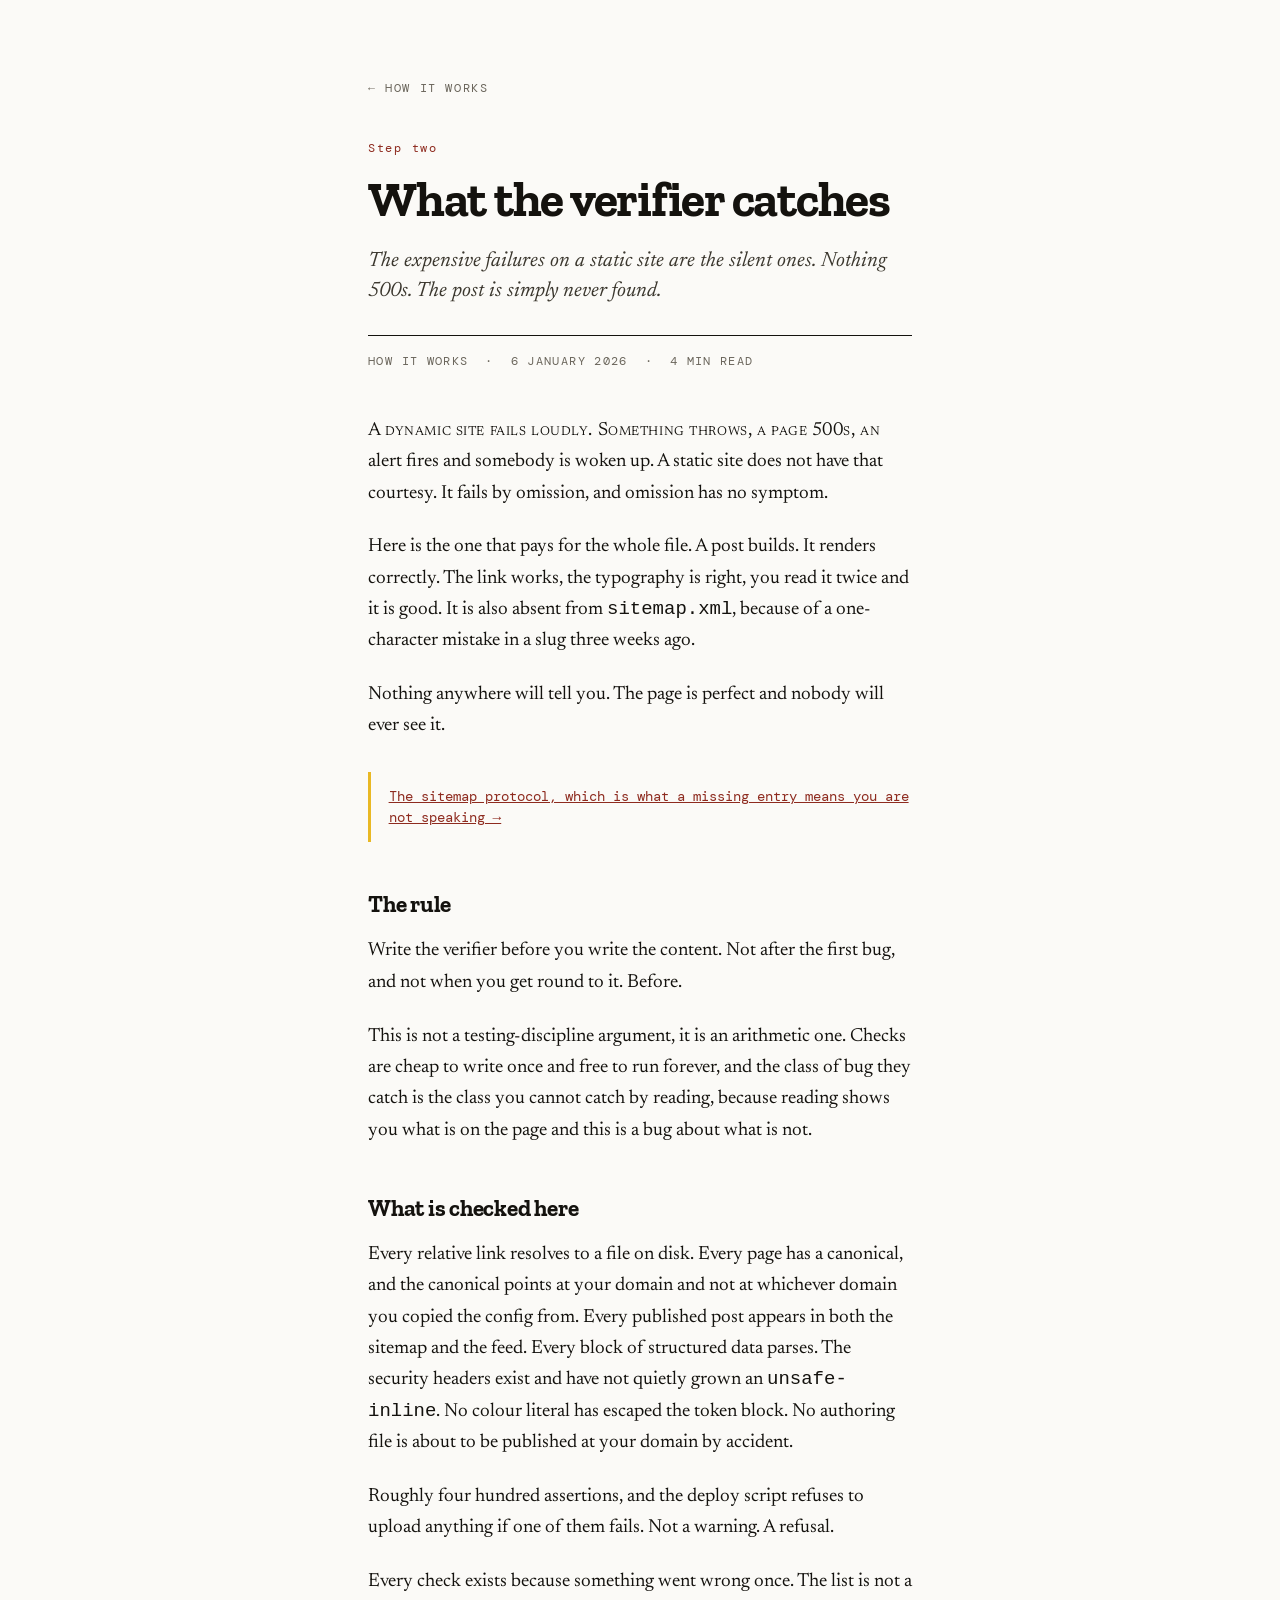
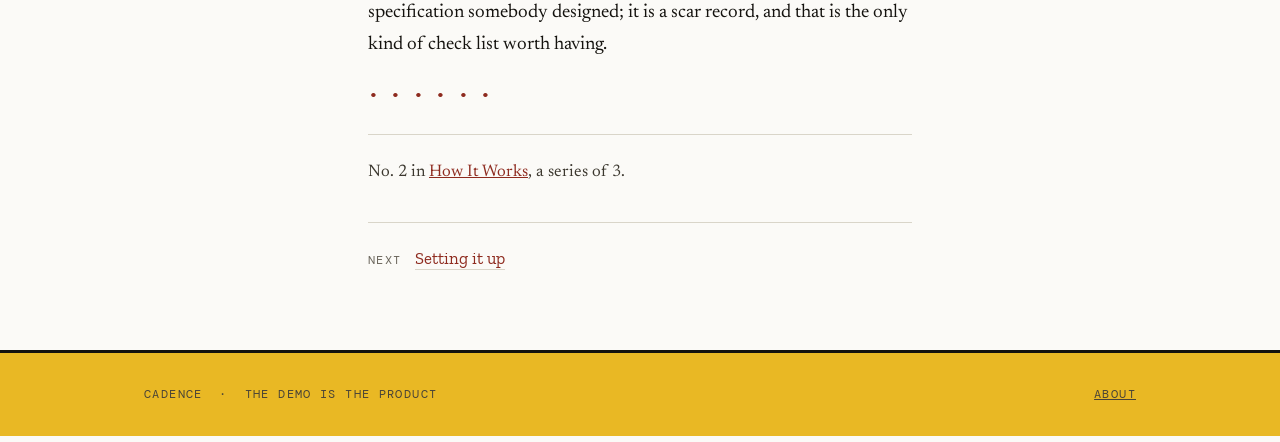
==== posts/what-the-verifier-catches/index.html @ 5b81a6d7 "Cadence demo site" ====
<!DOCTYPE html>
<html lang="en">
<head>
<meta charset="utf-8">
<meta name="viewport" content="width=device-width, initial-scale=1">
<title>What the verifier catches — Cadence</title>
<meta name="description" content="The expensive failures on a static site are the silent ones. Nothing 500s. The post is simply never found.">
<link rel="canonical" href="https://paraggupta1993.github.io/cadence-demo/posts/what-the-verifier-catches">
<meta property="og:site_name" content="Cadence">
<meta property="og:title" content="What the verifier catches">
<meta property="og:description" content="The expensive failures on a static site are the silent ones. Nothing 500s. The post is simply never found.">
<meta property="og:type" content="article">
<meta property="og:url" content="https://paraggupta1993.github.io/cadence-demo/posts/what-the-verifier-catches">
<meta property="og:image" content="https://paraggupta1993.github.io/cadence-demo/share-card.png">
<meta property="og:image:width" content="1200">
<meta property="og:image:height" content="630">
<meta property="article:published_time" content="2026-01-06">
<meta property="article:section" content="How it works">
<meta name="twitter:card" content="summary_large_image">
<meta name="twitter:title" content="What the verifier catches">
<meta name="twitter:description" content="The expensive failures on a static site are the silent ones. Nothing 500s. The post is simply never found.">
<meta name="twitter:image" content="https://paraggupta1993.github.io/cadence-demo/share-card.png">
<link rel="alternate" type="application/rss+xml" title="Cadence" href="https://paraggupta1993.github.io/cadence-demo/feed.xml">
<link rel="preconnect" href="https://fonts.googleapis.com">
<link rel="preconnect" href="https://fonts.gstatic.com" crossorigin>
<link href="https://fonts.googleapis.com/css2?family=Zilla+Slab:wght@500;700&family=Newsreader:ital,opsz,wght@0,6..72,400;0,6..72,600;1,6..72,400&family=DM+Mono:wght@400;500&display=swap" rel="stylesheet">
<link rel="stylesheet" href="../../styles.css">
<script type="application/ld+json">
{
  "@context": "https://schema.org",
  "@type": "BlogPosting",
  "headline": "What the verifier catches",
  "description": "The expensive failures on a static site are the silent ones. Nothing 500s. The post is simply never found.",
  "datePublished": "2026-01-06",
  "url": "https://paraggupta1993.github.io/cadence-demo/posts/what-the-verifier-catches",
  "mainEntityOfPage": {
    "@type": "WebPage",
    "@id": "https://paraggupta1993.github.io/cadence-demo/posts/what-the-verifier-catches"
  },
  "image": "https://paraggupta1993.github.io/cadence-demo/share-card.png",
  "author": {
    "@type": "Person",
    "name": "Cadence"
  },
  "publisher": {
    "@type": "Organization",
    "name": "Cadence"
  },
  "isPartOf": {
    "@type": "Blog",
    "name": "Cadence",
    "url": "https://paraggupta1993.github.io/cadence-demo/"
  },
  "articleSection": "How it works"
}
</script>
</head>
<body>

<main class="wrap wrap--reading">

  <a class="backlink" href="../../">&larr; How it works</a>

  <article>
    <header>
      <p class="post__period">Step two</p>
      <h1 class="post__title">What the verifier catches</h1>
      <p class="post__standfirst">The expensive failures on a static site are the silent ones. Nothing 500s. The post is simply never found.</p>
      <p class="post__meta">How it works &nbsp;·&nbsp; <time datetime="2026-01-06">6 January 2026</time> &nbsp;·&nbsp; 4 min read</p>
    </header>

    <div class="post__body">

      <p>A dynamic site fails loudly. Something throws, a page 500s, an alert fires and somebody is woken up. A static site does not have that courtesy. It fails by omission, and omission has no symptom.</p>

      <p>Here is the one that pays for the whole file. A post builds. It renders correctly. The link works, the typography is right, you read it twice and it is good. It is also absent from <code>sitemap.xml</code>, because of a one-character mistake in a slug three weeks ago.</p>

      <p>Nothing anywhere will tell you. The page is perfect and nobody will ever see it.</p>

      <p class="sourcelink"><a href="https://www.sitemaps.org/protocol.html" target="_blank" rel="noopener">The sitemap protocol, which is what a missing entry means you are not speaking &rarr;</a></p>

      <h2>The rule</h2>

      <p>Write the verifier before you write the content. Not after the first bug, and not when you get round to it. Before.</p>

      <p>This is not a testing-discipline argument, it is an arithmetic one. Checks are cheap to write once and free to run forever, and the class of bug they catch is the class you cannot catch by reading, because reading shows you what is on the page and this is a bug about what is not.</p>

      <h2>What is checked here</h2>

      <p>Every relative link resolves to a file on disk. Every page has a canonical, and the canonical points at your domain and not at whichever domain you copied the config from. Every published post appears in both the sitemap and the feed. Every block of structured data parses. The security headers exist and have not quietly grown an <code>unsafe-inline</code>. No colour literal has escaped the token block. No authoring file is about to be published at your domain by accident.</p>

      <p>Roughly four hundred assertions, and the deploy script refuses to upload anything if one of them fails. Not a warning. A refusal.</p>

      <p>Every check exists because something went wrong once. The list is not a specification somebody designed; it is a scar record, and that is the only kind of check list worth having.</p>

      <p class="endmark">••••••</p>

      <p class="post__coda">No. 2 in <a href="../../series/how-it-works">How It Works</a>, a series of 3.</p>

      <p class="nextup"><span class="nextup__l">Next</span><a href="../setting-it-up">Setting it up</a></p>

    </div>
  </article>

</main>

<footer class="sitefoot">
  <div class="sitefoot__inner">
    <span>Cadence &nbsp;·&nbsp; the demo is the product</span>
    <span><a href="../../about">About</a></span>
  </div>
</footer>

<script src="/cadence-demo/analytics.js" defer></script>

</body>
</html>
---- styles.css ----
/* ------------------------------------------------------------------
   Design tokens.

   Every colour and every typeface on the site is one of these values.
   Change them and the whole site moves; verify.py fails the build if a
   colour literal appears anywhere below this block, which is the only
   reason a six-colour palette stays a six-colour palette.

   The default here is a warm almanack look: mustard, ink, leather red.
   ------------------------------------------------------------------ */

:root {
  --ink:       #14120E;
  --paper:     #FBFAF7;
  --almanack:  #E9B824;
  --leather:   #8E2B1F;
  --rule:      #D9D5C9;
  --mute:      #6B665C;

  /* Three steps between --ink and --mute, plus ink at 35% for the endmark rule.
     These were hardcoded through the stylesheet until an audit found them. */
  --ink-2:     #3B372E;
  --ink-3:     #4A4437;
  --ink-4:     #5C5340;
  --ink-faint: rgba(20, 18, 14, 0.35);

  --display: "Zilla Slab", Georgia, serif;
  --body:    "Newsreader", Georgia, serif;
  --data:    "DM Mono", ui-monospace, "SFMono-Regular", Menlo, monospace;

  --measure: 34rem;
  --gutter:  clamp(1.25rem, 5vw, 3.5rem);
}

*,
*::before,
*::after { box-sizing: border-box; }

html { -webkit-text-size-adjust: 100%; }

body {
  margin: 0;
  background: var(--paper);
  color: var(--ink);
  font-family: var(--body);
  font-size: 1.1875rem;
  line-height: 1.65;
  font-synthesis-weight: none;
}

a { color: var(--leather); }

:focus-visible {
  outline: 3px solid var(--leather);
  outline-offset: 3px;
}

/* ---------------------------------------------------------------- masthead */

.masthead {
  background: var(--almanack);
  border-bottom: 3px solid var(--ink);
  padding: clamp(2.5rem, 7vw, 5rem) var(--gutter) 0;
  position: relative;
}

.masthead__inner {
  max-width: 62rem;
  margin: 0 auto;
}

.wordmark {
  display: block;
  margin: 0;
  font-family: var(--display);
  font-weight: 700;
  font-size: clamp(3.25rem, 13vw, 7.5rem);
  line-height: 0.86;
  letter-spacing: -0.035em;
  color: var(--ink);
  text-decoration: none;
}

.masthead__line {
  max-width: 30rem;
  margin: 1.1rem 0 0;
  font-size: 1.0625rem;
  line-height: 1.45;
  color: var(--ink-3);
}

.masthead__edition {
  margin: 1.75rem 0 0;
  font-family: var(--data);
  font-size: 0.7rem;
  letter-spacing: 0.18em;
  text-transform: uppercase;
  color: var(--ink-4);
}

/* The boundary: a dashed rope along the bottom of the board. */
.masthead::after {
  content: "";
  display: block;
  height: 0;
  margin-top: 1.5rem;
  border-top: 2px dashed var(--ink-faint);
}

/* ------------------------------------------------------------------ layout */

.wrap {
  max-width: 62rem;
  margin: 0 auto;
  padding: clamp(2.5rem, 6vw, 4.5rem) var(--gutter) 5rem;
}

.wrap--reading {
  max-width: calc(var(--measure) + 2 * var(--gutter));
}

.section-label {
  margin: 0 0 1.75rem;
  font-family: var(--data);
  font-size: 0.7rem;
  font-weight: 500;
  letter-spacing: 0.2em;
  text-transform: uppercase;
  color: var(--mute);
}

/* ------------------------------------------------------- the index of posts */

.colheads {
  display: grid;
  grid-template-columns: 9rem 1fr;
  gap: 1.5rem;
  padding-bottom: 0.5rem;
  border-bottom: 1.5px solid var(--ink);
  font-family: var(--data);
  font-size: 0.68rem;
  letter-spacing: 0.16em;
  text-transform: uppercase;
  color: var(--mute);
}

.entries {
  list-style: none;
  margin: 0;
  padding: 0;
}

.entry {
  border-bottom: 1px solid var(--rule);
}

.entry__link {
  display: grid;
  grid-template-columns: 9rem 1fr;
  gap: 1.5rem;
  padding: 1.75rem 0;
  color: inherit;
  text-decoration: none;
}

.entry__period {
  font-family: var(--data);
  font-size: 0.85rem;
  padding-top: 0.35rem;
  color: var(--leather);
  white-space: nowrap;
}

.entry__title {
  margin: 0;
  font-family: var(--display);
  font-weight: 500;
  font-size: clamp(1.4rem, 3.4vw, 1.85rem);
  line-height: 1.2;
  letter-spacing: -0.01em;
  text-decoration: underline;
  text-decoration-color: transparent;
  text-decoration-thickness: 2px;
  text-underline-offset: 5px;
  transition: text-decoration-color 140ms ease;
}

.entry__link:hover .entry__title,
.entry__link:focus-visible .entry__title {
  text-decoration-color: var(--leather);
}

.entry__standfirst {
  margin: 0.55rem 0 0;
  color: var(--ink-2);
}

.entry__meta {
  margin: 0.75rem 0 0;
  font-family: var(--data);
  font-size: 0.72rem;
  letter-spacing: 0.12em;
  text-transform: uppercase;
  color: var(--mute);
}

/* -------------------------------------------------------------- post header */

.backlink {
  display: inline-block;
  margin-bottom: 2.5rem;
  font-family: var(--data);
  font-size: 0.72rem;
  letter-spacing: 0.14em;
  text-transform: uppercase;
  text-decoration: none;
  color: var(--mute);
}

.backlink:hover { color: var(--leather); }

.post__period {
  margin: 0 0 0.9rem;
  font-family: var(--data);
  font-size: 0.78rem;
  letter-spacing: 0.14em;
  color: var(--leather);
}

.post__title {
  margin: 0;
  font-family: var(--display);
  font-weight: 700;
  font-size: clamp(2.1rem, 6.5vw, 3.1rem);
  line-height: 1.08;
  letter-spacing: -0.025em;
}

.post__standfirst {
  margin: 1.25rem 0 0;
  font-size: 1.3rem;
  line-height: 1.45;
  font-style: italic;
  color: var(--ink-2);
}

.post__meta {
  margin: 1.75rem 0 0;
  padding-top: 1rem;
  border-top: 1.5px solid var(--ink);
  font-family: var(--data);
  font-size: 0.72rem;
  letter-spacing: 0.12em;
  text-transform: uppercase;
  color: var(--mute);
}

/* ---------------------------------------------------------------- post body */

.post__body { margin-top: 2.75rem; }

.post__body p { margin: 0 0 1.4rem; }

.post__body > p:first-of-type::first-line {
  font-variant-caps: small-caps;
  letter-spacing: 0.03em;
}

.post__body h2 {
  margin: 3rem 0 1rem;
  font-family: var(--display);
  font-weight: 700;
  font-size: 1.45rem;
  line-height: 1.25;
  letter-spacing: -0.01em;
}

/* Ten items in sequence — the numeral is doing real work, so it gets to lead. */
.post__body h2 .num {
  display: block;
  margin-bottom: 0.3rem;
  font-family: var(--data);
  font-weight: 500;
  font-size: 0.95rem;
  letter-spacing: 0.08em;
  color: var(--leather);
}

.post__body strong { font-weight: 600; }

.post__body em { color: var(--ink-2); }

/* A maiden over closes the piece. */
.endmark {
  margin: 3rem 0 0;
  font-family: var(--data);
  font-size: 1.1rem;
  letter-spacing: 0.65em;
  color: var(--leather);
}

.post__coda {
  margin: 1.5rem 0 0;
  padding-top: 1.5rem;
  border-top: 1px solid var(--rule);
  font-size: 1.05rem;
  color: var(--ink-2);
}

/* ------------------------------------------------------------------ generic */

.prose h2 {
  margin: 2.5rem 0 0.85rem;
  font-family: var(--display);
  font-weight: 700;
  font-size: 1.35rem;
}

.prose p { margin: 0 0 1.3rem; }

.prose ul { margin: 0 0 1.3rem; padding-left: 1.2rem; }

.prose li { margin-bottom: 0.5rem; }

/* ------------------------------------------------------------------- footer */

.sitefoot {
  border-top: 3px solid var(--ink);
  background: var(--almanack);
  padding: 2rem var(--gutter);
  font-family: var(--data);
  font-size: 0.72rem;
  letter-spacing: 0.12em;
  text-transform: uppercase;
  color: var(--ink-3);
}

.sitefoot__inner {
  max-width: 62rem;
  margin: 0 auto;
  display: flex;
  flex-wrap: wrap;
  gap: 0.6rem 1.75rem;
  justify-content: space-between;
}

.sitefoot a { color: var(--ink-3); }

/* ------------------------------------------------------------------- mobile */

@media (max-width: 640px) {
  body { font-size: 1.125rem; }

  .colheads { display: none; }

  .entry__link {
    grid-template-columns: 1fr;
    gap: 0.5rem;
    padding: 1.5rem 0;
  }

  .entry__period { padding-top: 0; }
}

/* ------------------------------------------------------------ page entrance */

@media (prefers-reduced-motion: no-preference) {
  .wordmark,
  .masthead__line,
  .masthead__edition {
    animation: rise 520ms cubic-bezier(0.2, 0.7, 0.3, 1) both;
  }

  .masthead__line     { animation-delay: 70ms; }
  .masthead__edition  { animation-delay: 130ms; }

  @keyframes rise {
    from { opacity: 0; transform: translateY(0.6rem); }
    to   { opacity: 1; transform: none; }
  }
}

/* ------------------------------------------------------- scorecard + hub links */

.post__body .sourcelink {
  margin: 1.9rem 0;
  padding: 0.85rem 0 0.85rem 1.1rem;
  border-left: 3px solid var(--almanack);
  font-family: var(--data);
  font-size: 0.9rem;
  line-height: 1.5;
}

.post__body .morelink {
  margin: 1.6rem 0 0;
  font-family: var(--data);
  font-size: 0.85rem;
  letter-spacing: 0.02em;
}

.post__body .morelink a { text-decoration: none; border-bottom: 1px solid var(--rule); }
.post__body .morelink a:hover { border-bottom-color: var(--leather); }

/* --------------------------------------------------------- support / coffee */

.coffee {
  margin: 2.5rem 0 0;
  padding-top: 1.6rem;
  border-top: 1px solid var(--rule);
}

.coffee__line {
  margin: 0 0 0.9rem;
  font-family: var(--data);
  font-size: 0.82rem;
  letter-spacing: 0.04em;
  color: var(--mute);
}

.coffee__btn {
  display: inline-block;
  padding: 0.6rem 1.1rem;
  background: var(--almanack);
  color: var(--ink);
  border: 2px solid var(--ink);
  font-family: var(--display);
  font-weight: 700;
  font-size: 0.98rem;
  text-decoration: none;
  transition: transform 0.08s ease;
}

.coffee__btn:hover { transform: translate(-2px, -2px); box-shadow: 3px 3px 0 var(--ink); }

/* ------------------------------------------------------------ consent banner */

.consent {
  position: fixed;
  left: 0;
  right: 0;
  bottom: 0;
  z-index: 40;
  background: var(--ink);
  color: var(--paper);
  border-top: 3px solid var(--almanack);
}

.consent__inner {
  max-width: 62rem;
  margin: 0 auto;
  padding: 1.1rem var(--gutter);
  display: flex;
  gap: 1.4rem;
  align-items: center;
  justify-content: space-between;
  flex-wrap: wrap;
}

.consent__text {
  margin: 0;
  font-size: 0.95rem;
  line-height: 1.5;
  max-width: 48ch;
}

.consent__actions { display: flex; gap: 0.6rem; flex-shrink: 0; }

.consent__btn {
  padding: 0.5rem 1rem;
  font-family: var(--data);
  font-size: 0.82rem;
  letter-spacing: 0.05em;
  cursor: pointer;
  border: 2px solid var(--paper);
  background: transparent;
  color: var(--paper);
}

.consent__btn--yes { background: var(--almanack); border-color: var(--almanack); color: var(--ink); }
.consent__btn:hover { opacity: 0.85; }
.consent__btn:focus-visible { outline: 3px solid var(--almanack); outline-offset: 2px; }

/* ------------------------------------------------------------- next / tomorrow */

.post__body .nextup {
  margin: 2.2rem 0 0;
  padding-top: 1.5rem;
  border-top: 1px solid var(--rule);
  display: flex;
  gap: 0.85rem;
  align-items: baseline;
  flex-wrap: wrap;
  font-family: var(--display);
  font-size: 1.05rem;
  line-height: 1.35;
}

.post__body .nextup__l {
  font-family: var(--data);
  font-size: 0.72rem;
  letter-spacing: 0.12em;
  text-transform: uppercase;
  color: var(--mute);
  flex: none;
}

.post__body .nextup a { text-decoration: none; border-bottom: 1px solid var(--rule); }
.post__body .nextup a:hover { border-bottom-color: var(--leather); }

/* not published yet: a headline you cannot click is the point */
.post__body .nextup--soon .nextup__l { color: var(--leather); }
.post__body .nextup--soon span:last-child { color: var(--ink); }

/* ------------------------------------------------------------------- charts */

.post__body .chart {
  margin: 2.4rem 0;
  padding: 0;
}

.post__body .chart svg {
  max-width: 100%;
  height: auto;
  display: block;
  color: var(--ink);
}

.post__body .chart figcaption {
  margin-top: 0.7rem;
  font-family: var(--data);
  font-size: 0.75rem;
  line-height: 1.5;
  color: var(--mute);
}

/* ---------------------------------------------------------- hub index rows */

.post__body .mystery {
  display: grid;
  grid-template-columns: 5.5rem 1fr;
  gap: 0 1rem;
  align-items: baseline;
  padding: 0.9rem 0;
  border-bottom: 1px solid var(--rule);
  margin: 0;
}

.post__body .mystery:last-of-type { border-bottom: 0; }

.post__body .mystery__txt { display: block; }

.post__body .mystery__yr {
  font-family: var(--data);
  font-size: 0.82rem;
  color: var(--leather);
  letter-spacing: 0.04em;
}

@media (max-width: 32rem) {
  .post__body .mystery { grid-template-columns: 1fr; gap: 0.3rem; }
}
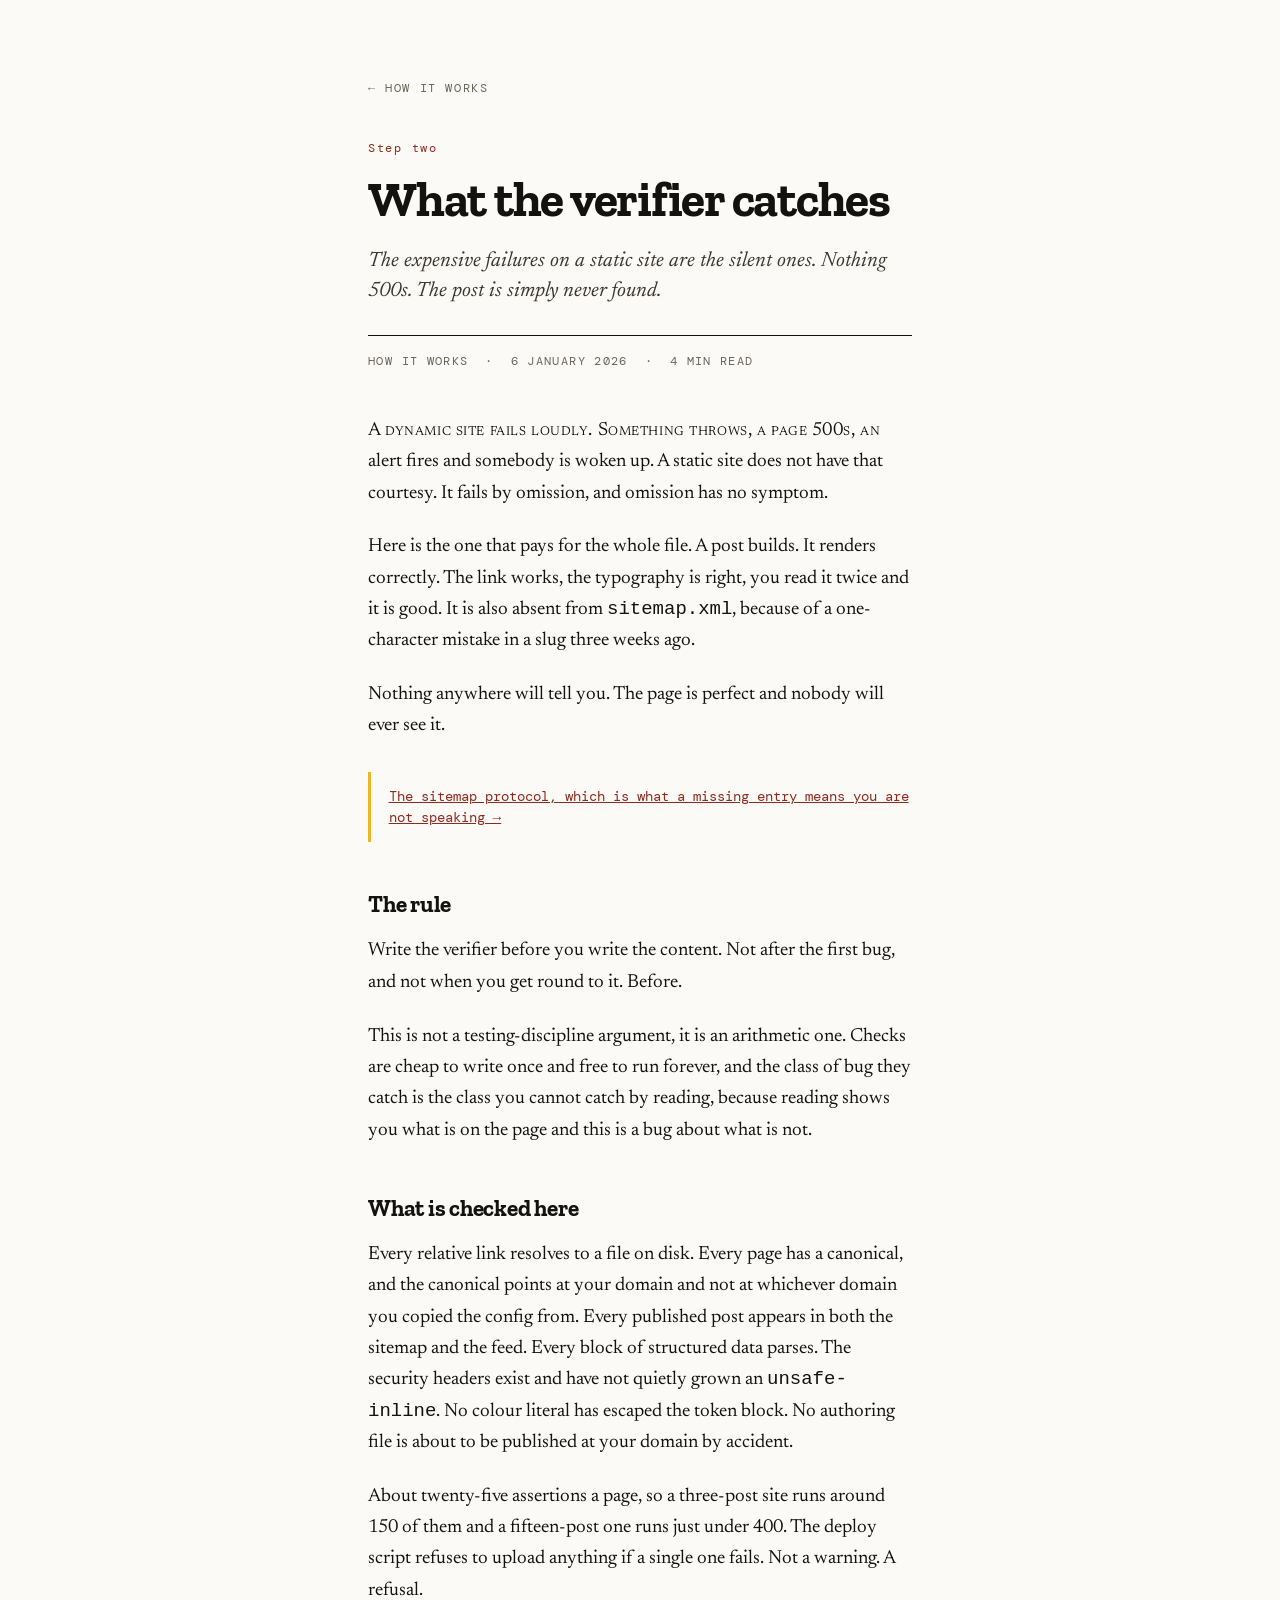
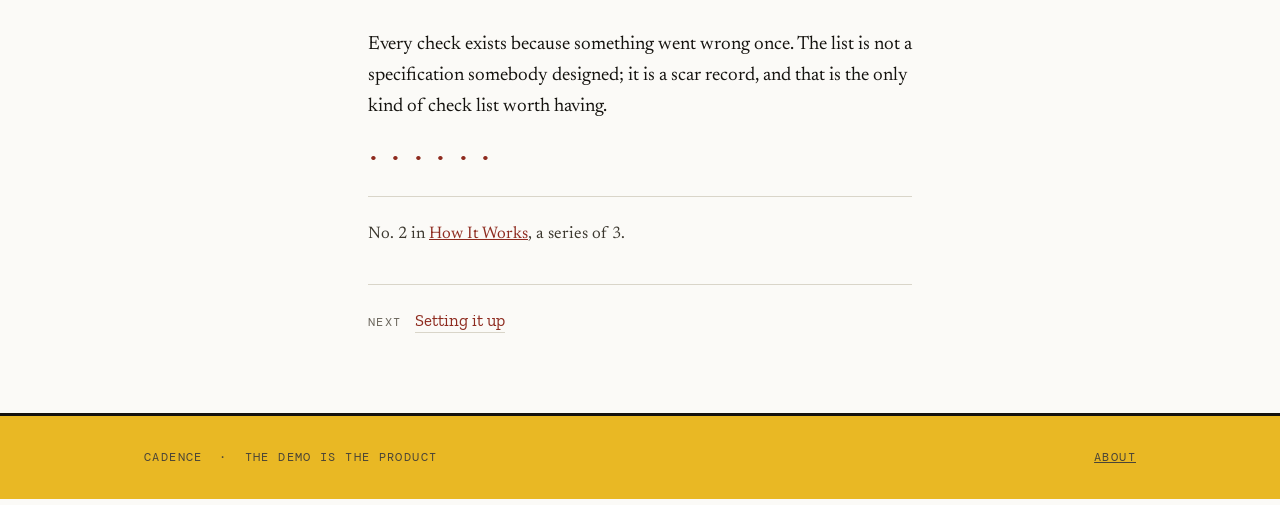
==== commit 339d602e: "Rebuild demo: corrected claims, Cadence share card" ====
--- a/posts/what-the-verifier-catches/index.html
+++ b/posts/what-the-verifier-catches/index.html
@@ -89,7 +89,7 @@
 
       <p>Every relative link resolves to a file on disk. Every page has a canonical, and the canonical points at your domain and not at whichever domain you copied the config from. Every published post appears in both the sitemap and the feed. Every block of structured data parses. The security headers exist and have not quietly grown an <code>unsafe-inline</code>. No colour literal has escaped the token block. No authoring file is about to be published at your domain by accident.</p>
 
-      <p>Roughly four hundred assertions, and the deploy script refuses to upload anything if one of them fails. Not a warning. A refusal.</p>
+      <p>About twenty-five assertions a page, so a three-post site runs around 150 of them and a fifteen-post one runs just under 400. The deploy script refuses to upload anything if a single one fails. Not a warning. A refusal.</p>
 
       <p>Every check exists because something went wrong once. The list is not a specification somebody designed; it is a scar record, and that is the only kind of check list worth having.</p>
 
